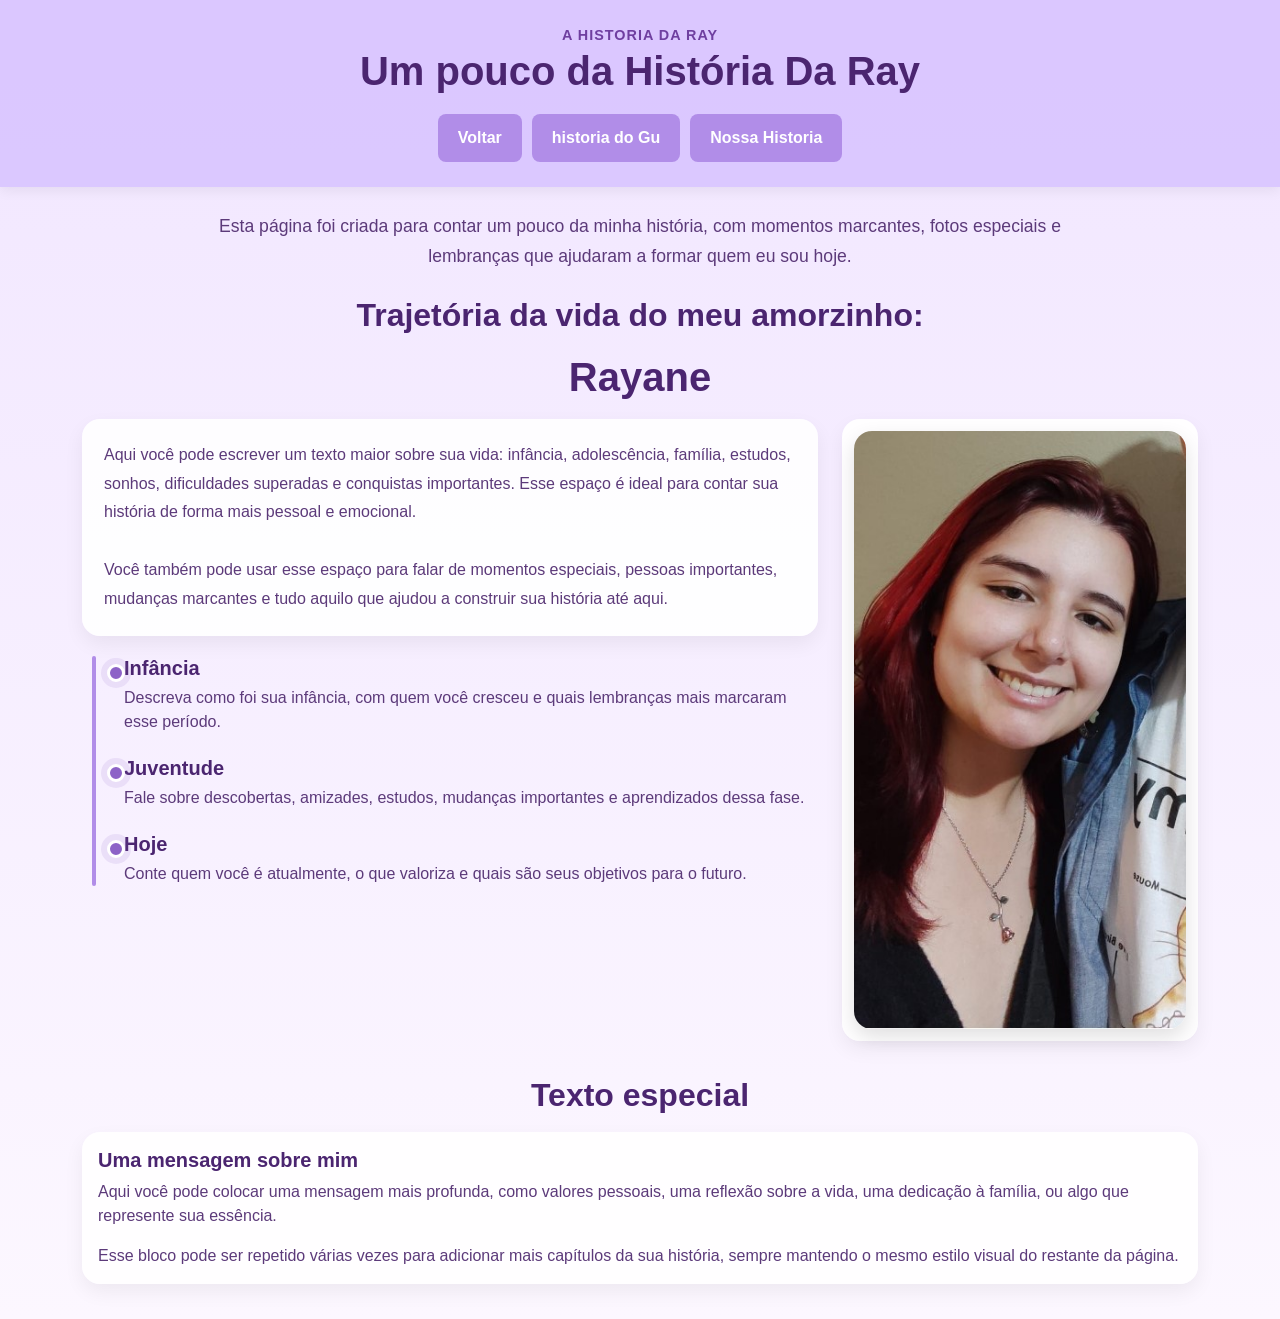
==== historiaRay.html @ 53d70ecf "Add files via upload" ====
<!DOCTYPE html>
<html lang="pt-br">
<head>
    <meta charset="UTF-8">
    <meta name="viewport" content="width=device-width, initial-scale=1.0">
    <title>História da Ray </title>

    <link href="https://cdn.jsdelivr.net/npm/bootstrap@5.3.3/dist/css/bootstrap.min.css" rel="stylesheet">

    <style>
        body {
            margin: 0;
            font-family: Arial, sans-serif;
            background: linear-gradient(180deg, #f1e6ff, #fcf7ff);
            overflow-x: hidden;
        }

        .hearts {
            position: fixed;
            inset: 0;
            pointer-events: none;
            overflow: hidden;
            z-index: 0;
        }

        .heart {
            position: absolute;
            bottom: -30px;
            color: rgba(153, 102, 204, 0.55);
            animation: subir linear forwards;
        }

        @keyframes subir {
            0% {
                transform: translateY(0) scale(0.8);
                opacity: 0;
            }
            10% {
                opacity: 1;
            }
            100% {
                transform: translateY(-110vh) scale(1.4);
                opacity: 0;
            }
        }

        .conteudo {
            position: relative;
            z-index: 1;
        }

        .site-header {
            text-align: center;
            padding: 25px 15px;
            background: rgba(208, 184, 255, 0.68);
            color: #4b2570;
            box-shadow: 0 4px 12px rgba(0,0,0,0.06);
            position: relative;
            z-index: 1;
        }

        .header-inner {
            display: flex;
            flex-direction: column;
            align-items: center;
            gap: 14px;
        }

        .mini {
            display: block;
            font-size: 0.9rem;
            font-weight: bold;
            letter-spacing: 1px;
            text-transform: uppercase;
            color: #6f3fa0;
        }

        h1 {
            margin: 0;
            font-weight: bold;
            color: #4b2570;
        }

        .header-actions {
            display: flex;
            flex-wrap: wrap;
            justify-content: center;
            gap: 10px;
            margin-top: 5px;
        }

        .botao {
            display: inline-block;
            padding: 12px 20px;
            background-color: #8d63c7;
            color: white;
            text-decoration: none;
            border-radius: 8px;
            font-weight: bold;
            transition: 0.25s ease;
        }

        .botao:hover {
            background-color: #7b4fb8;
            transform: translateY(-1px);
        }

        .botao.secundario {
            background-color: #b18de8;
        }

        .botao.secundario:hover {
            background-color: #9c74dc;
        }

        .descricao {
            text-align: center;
            max-width: 900px;
            margin: 25px auto;
            padding: 0 15px;
            font-size: 1.1rem;
            line-height: 1.7;
            color: #5c3a7a;
            position: relative;
            z-index: 1;
        }

        .contador {
            text-align: center;
            margin: 20px auto 30px;
            padding: 18px 20px;
            max-width: 700px;
            background: rgba(255, 255, 255, 0.82);
            border-radius: 18px;
            box-shadow: 0 8px 20px rgba(0,0,0,0.06);
            color: #4b2570;
            position: relative;
            z-index: 1;
        }

        .contador h2 {
            margin-bottom: 10px;
            font-size: 1.4rem;
        }

        .contador p {
            margin: 0;
            font-size: 1.2rem;
            font-weight: 600;
        }

        .secao {
            margin-bottom: 35px;
            position: relative;
            z-index: 1;
        }

        .titulo-secao {
            text-align: center;
            color: #4b2570;
            font-weight: bold;
            margin-bottom: 18px;
        }

        .card-historia {
            background: rgba(255, 255, 255, 0.86);
            border: none;
            border-radius: 18px;
            box-shadow: 0 8px 20px rgba(0,0,0,0.06);
            overflow: hidden;
            height: 100%;
        }

        .card-historia .card-body {
            color: #5c3a7a;
        }

        .card-historia h5 {
            color: #4b2570;
            font-weight: bold;
        }

        .bloco-texto {
            background: rgba(255, 255, 255, 0.9);
            border-radius: 18px;
            box-shadow: 0 8px 20px rgba(0,0,0,0.06);
            padding: 22px;
            color: #5c3a7a;
            line-height: 1.8;
            margin-bottom: 20px;
        }

        .timeline {
            position: relative;
            padding-left: 24px;
        }

        .timeline::before {
            content: "";
            position: absolute;
            left: 10px;
            top: 0;
            bottom: 0;
            width: 4px;
            background: #b18de8;
            border-radius: 2px;
        }

        .evento {
            position: relative;
            margin-bottom: 22px;
            padding-left: 18px;
        }

        .evento::before {
            content: "";
            position: absolute;
            left: 1px;
            top: 8px;
            width: 18px;
            height: 18px;
            border-radius: 50%;
            background: #8d63c7;
            border: 3px solid #fff;
            box-shadow: 0 0 0 6px rgba(141, 99, 199, 0.12);
        }

        .evento h5 {
            color: #4b2570;
            font-weight: bold;
            margin-bottom: 6px;
        }

        .evento p {
            margin: 0;
            color: #5c3a7a;
        }

        .foto-canto {
            max-width: 100%;
            border-radius: 18px;
            box-shadow: 0 8px 20px rgba(0,0,0,0.12);
            object-fit: cover;
        }

        .foto-box {
            background: rgba(255,255,255,0.92);
            padding: 12px;
            border-radius: 18px;
            box-shadow: 0 8px 20px rgba(0,0,0,0.06);
        }

        @media (max-width: 768px) {
            .header-actions {
                flex-direction: column;
                width: 100%;
            }

            .botao {
                width: 100%;
                text-align: center;
            }
        }
    </style>
</head>
<body>

    <div class="hearts" id="hearts"></div>

    <div class="conteudo">
        <header class="site-header">
            <div class="header-inner">
                <div class="header-title">
                    <span class="mini">A Historia da Ray</span>
                    <h1>Um pouco da História Da Ray</h1>
                </div>

                <div class="header-actions">
                    <a href="index.html" class="botao secundario">Voltar</a>
                    <a href="historiaGu.html" class="botao secundario">historia do Gu</a>
                    <a href="historiaNos.html" class="botao secundario">Nossa Historia </a>
                </div>
            </div>
        </header>

        <div class="descricao" id="sobre">
            Esta página foi criada para contar um pouco da minha história, com momentos marcantes, fotos especiais e lembranças que ajudaram a formar quem eu sou hoje.
        </div>

        <div class="container">
            <section class="secao" id="trajetoria">
                <h2 class="titulo-secao">Trajetória da vida do meu amorzinho:</h2>
                <h1 class="titulo-secao">Rayane </h1>

                <div class="row align-items-start g-4">
                    <div class="col-md-8">
                        <div class="bloco-texto">
                            Aqui você pode escrever um texto maior sobre sua vida: infância, adolescência, família, estudos, sonhos, dificuldades superadas e conquistas importantes. Esse espaço é ideal para contar sua história de forma mais pessoal e emocional.

                            <br><br>

                            Você também pode usar esse espaço para falar de momentos especiais, pessoas importantes, mudanças marcantes e tudo aquilo que ajudou a construir sua história até aqui.
                        </div>

                        <div class="timeline">
                            <div class="evento">
                                <h5>Infância</h5>
                                <p>Descreva como foi sua infância, com quem você cresceu e quais lembranças mais marcaram esse período.</p>
                            </div>

                            <div class="evento">
                                <h5>Juventude</h5>
                                <p>Fale sobre descobertas, amizades, estudos, mudanças importantes e aprendizados dessa fase.</p>
                            </div>

                            <div class="evento">
                                <h5>Hoje</h5>
                                <p>Conte quem você é atualmente, o que valoriza e quais são seus objetivos para o futuro.</p>
                            </div>
                        </div>
                    </div>

                    <div class="col-md-4 text-center text-md-end">
                        <div class="foto-box">
                            <img src="imagens/foto da Ray.jpg" alt="Minha foto" class="img-fluid foto-canto">
                        </div>
                    </div>
                </div>
            </section>

            <section class="secao">
                <h2 class="titulo-secao">Texto especial</h2>

                <div class="card card-historia">
                    <div class="card-body">
                        <h5 class="card-title">Uma mensagem sobre mim</h5>
                        <p class="card-text">
                            Aqui você pode colocar uma mensagem mais profunda, como valores pessoais, uma reflexão sobre a vida, uma dedicação à família, ou algo que represente sua essência.
                        </p>
                        <p class="card-text">
                            Esse bloco pode ser repetido várias vezes para adicionar mais capítulos da sua história, sempre mantendo o mesmo estilo visual do restante da página.
                        </p>
                    </div>
                </div>
            </section>
        </div>
    </div>

    <script>

        const heartsContainer = document.getElementById("hearts");

        function criarCoracao() {
            const heart = document.createElement("div");
            heart.classList.add("heart");
            heart.innerHTML = "♥";

            heart.style.left = Math.random() * 100 + "vw";
            heart.style.fontSize = (12 + Math.random() * 22) + "px";
            heart.style.animationDuration = (4 + Math.random() * 4) + "s";

            heartsContainer.appendChild(heart);

            setTimeout(() => {
                heart.remove();
            }, 9000);
        }

        setInterval(criarCoracao, 600);
    </script>

    <script src="https://cdn.jsdelivr.net/npm/bootstrap@5.3.3/dist/js/bootstrap.bundle.min.js"></script>
</body>
</html>
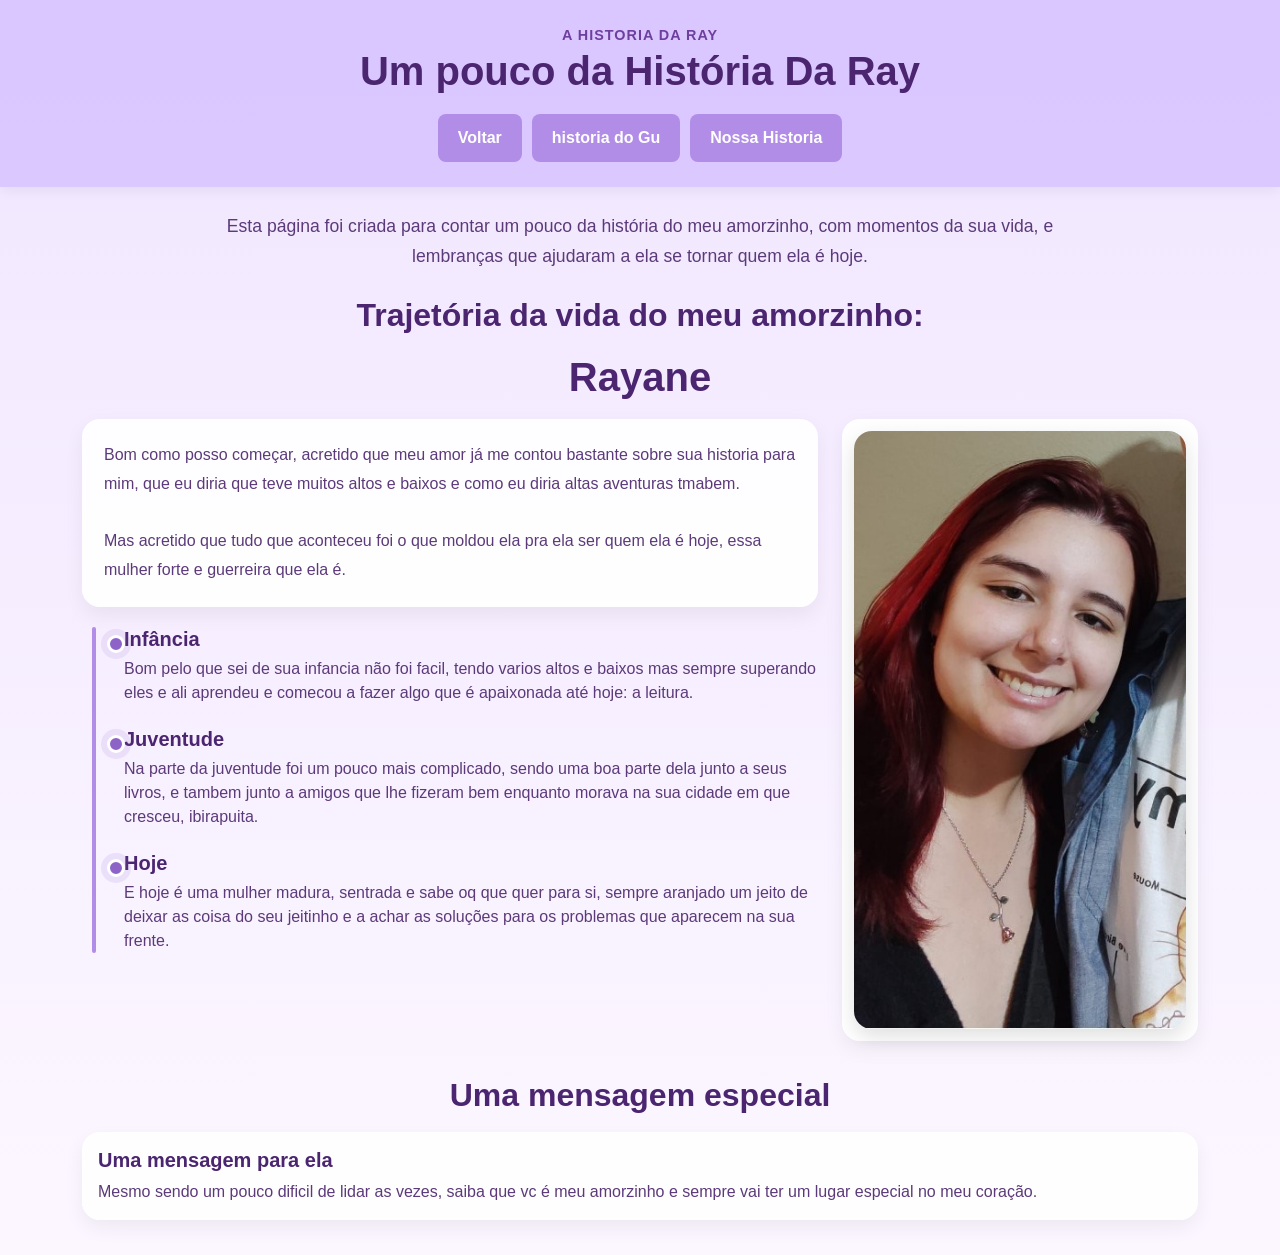
==== commit c116caef: "Add files via upload" ====
--- a/historiaRay.html
+++ b/historiaRay.html
@@ -284,7 +284,7 @@
         </header>
 
         <div class="descricao" id="sobre">
-            Esta página foi criada para contar um pouco da minha história, com momentos marcantes, fotos especiais e lembranças que ajudaram a formar quem eu sou hoje.
+            Esta página foi criada para contar um pouco da história do meu amorzinho, com momentos da sua vida, e lembranças que ajudaram a ela se tornar quem ela é  hoje.
         </div>
 
         <div class="container">
@@ -295,27 +295,30 @@
                 <div class="row align-items-start g-4">
                     <div class="col-md-8">
                         <div class="bloco-texto">
-                            Aqui você pode escrever um texto maior sobre sua vida: infância, adolescência, família, estudos, sonhos, dificuldades superadas e conquistas importantes. Esse espaço é ideal para contar sua história de forma mais pessoal e emocional.
+                            Bom como posso começar, acretido que meu amor já me contou bastante sobre sua historia para mim, que eu diria que teve muitos altos e baixos e como eu diria altas aventuras tmabem. 
 
                             <br><br>
 
-                            Você também pode usar esse espaço para falar de momentos especiais, pessoas importantes, mudanças marcantes e tudo aquilo que ajudou a construir sua história até aqui.
+                            Mas acretido que tudo que aconteceu foi o que moldou ela pra ela ser quem ela é hoje, essa mulher forte e guerreira que ela é.
                         </div>
 
                         <div class="timeline">
                             <div class="evento">
                                 <h5>Infância</h5>
-                                <p>Descreva como foi sua infância, com quem você cresceu e quais lembranças mais marcaram esse período.</p>
+                                <p>Bom pelo que sei de sua infancia não foi facil, tendo varios altos e baixos mas sempre superando eles 
+                                    e ali aprendeu e comecou a fazer algo que é apaixonada até hoje: a leitura.</p>
                             </div>
 
                             <div class="evento">
                                 <h5>Juventude</h5>
-                                <p>Fale sobre descobertas, amizades, estudos, mudanças importantes e aprendizados dessa fase.</p>
+                                <p>Na parte da juventude foi um pouco mais complicado, sendo uma boa parte dela junto a seus livros, e tambem junto a 
+                                    amigos que lhe fizeram bem enquanto morava na sua cidade em que cresceu, ibirapuita.</p>
                             </div>
 
                             <div class="evento">
                                 <h5>Hoje</h5>
-                                <p>Conte quem você é atualmente, o que valoriza e quais são seus objetivos para o futuro.</p>
+                                <p>E hoje é uma mulher madura, sentrada e sabe oq que quer para si, sempre aranjado um jeito de deixar as coisa do seu jeitinho
+                                    e a achar as soluções para os problemas que aparecem na sua frente.</p>
                             </div>
                         </div>
                     </div>
@@ -329,17 +332,15 @@
             </section>
 
             <section class="secao">
-                <h2 class="titulo-secao">Texto especial</h2>
+                <h2 class="titulo-secao">Uma mensagem especial</h2>
 
                 <div class="card card-historia">
                     <div class="card-body">
-                        <h5 class="card-title">Uma mensagem sobre mim</h5>
+                        <h5 class="card-title">Uma mensagem para ela</h5>
                         <p class="card-text">
-                            Aqui você pode colocar uma mensagem mais profunda, como valores pessoais, uma reflexão sobre a vida, uma dedicação à família, ou algo que represente sua essência.
+                            Mesmo sendo um pouco dificil de lidar as vezes, saiba que vc é meu amorzinho e sempre vai ter um lugar especial no meu coração.
                         </p>
-                        <p class="card-text">
-                            Esse bloco pode ser repetido várias vezes para adicionar mais capítulos da sua história, sempre mantendo o mesmo estilo visual do restante da página.
-                        </p>
+                        
                     </div>
                 </div>
             </section>
